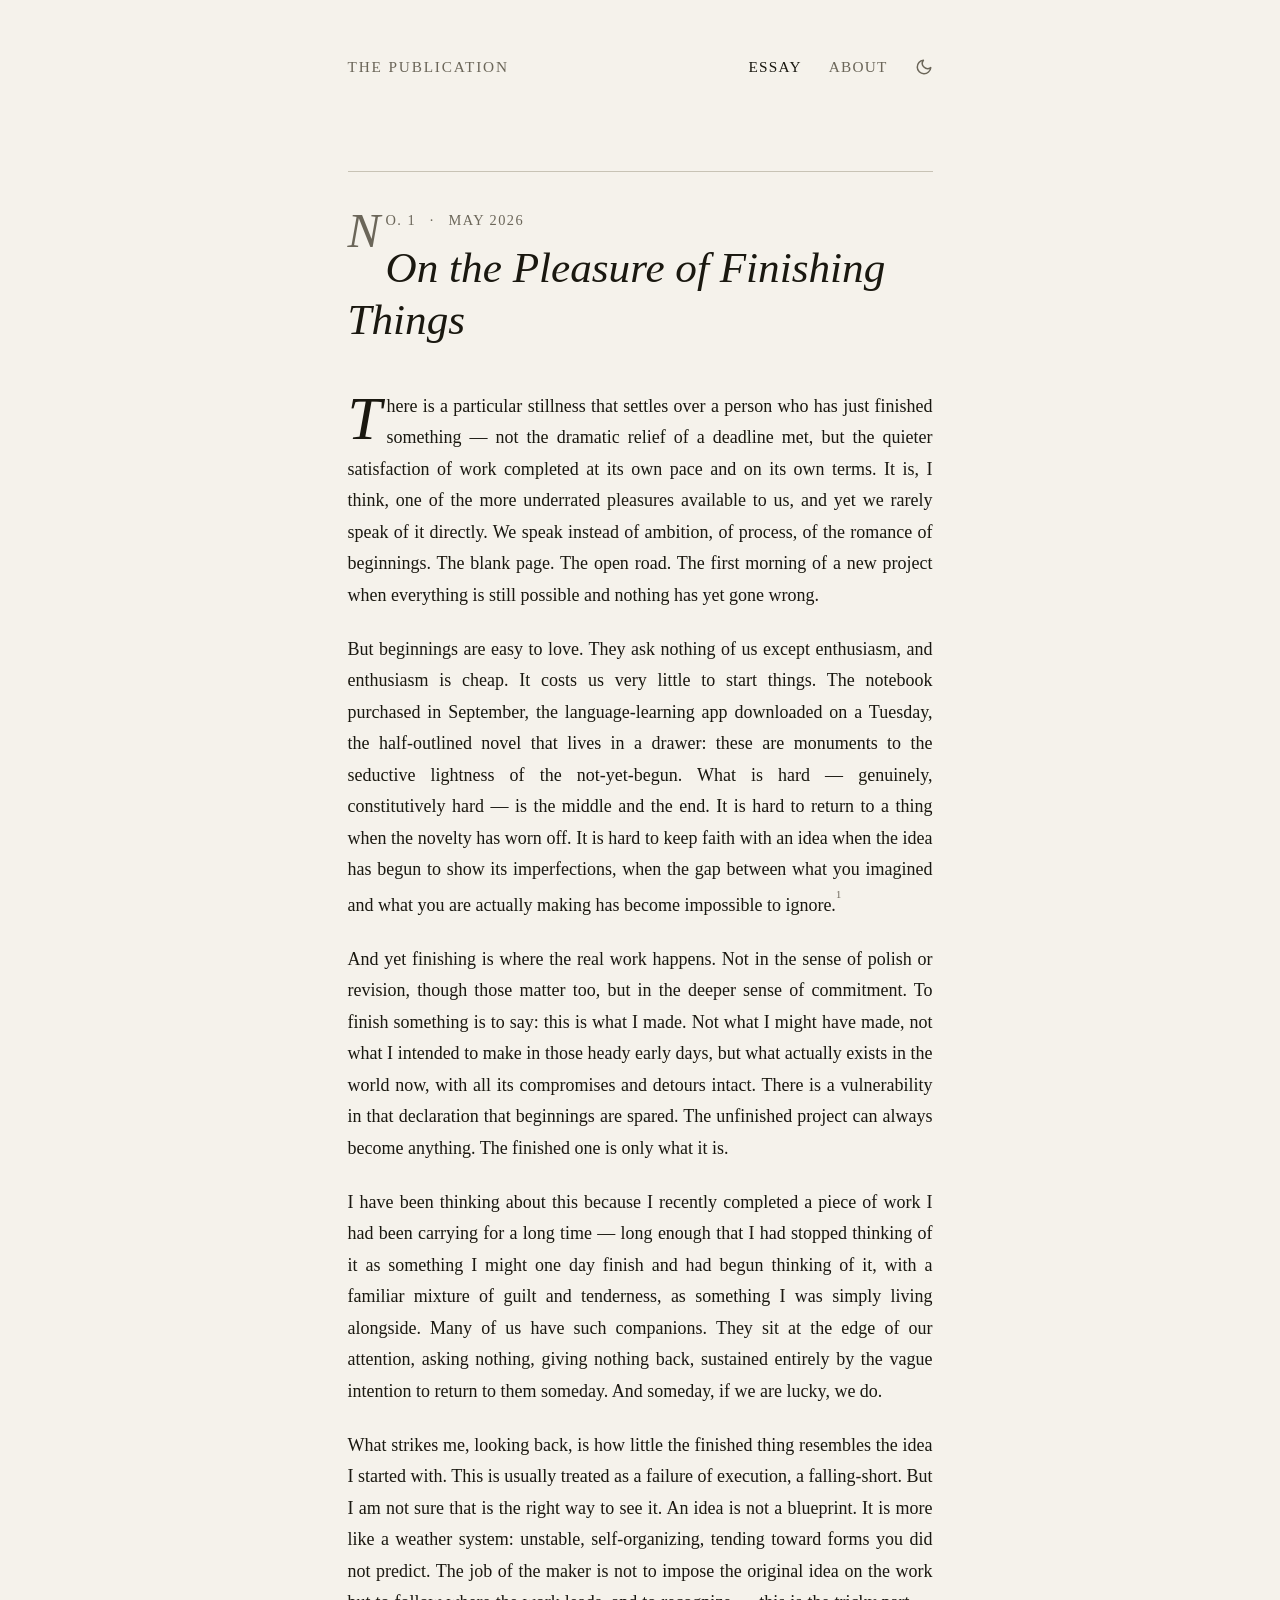
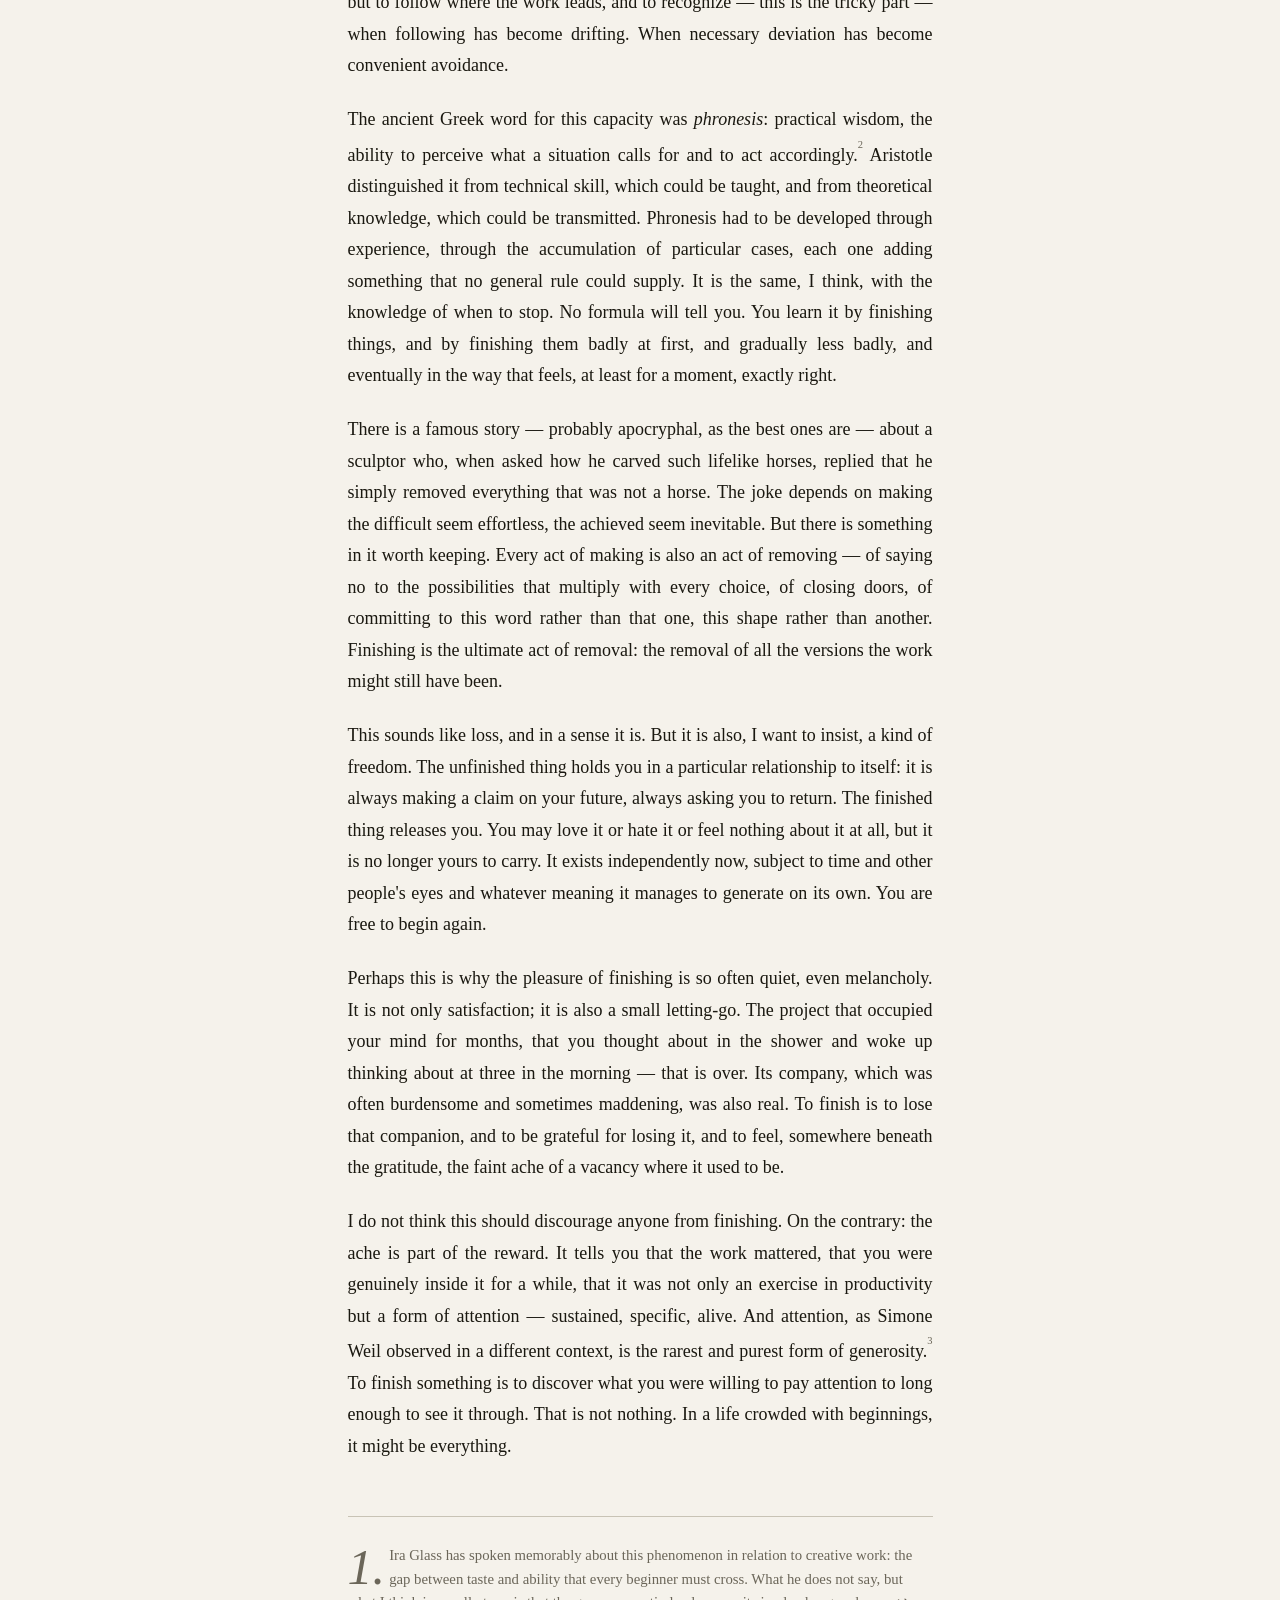
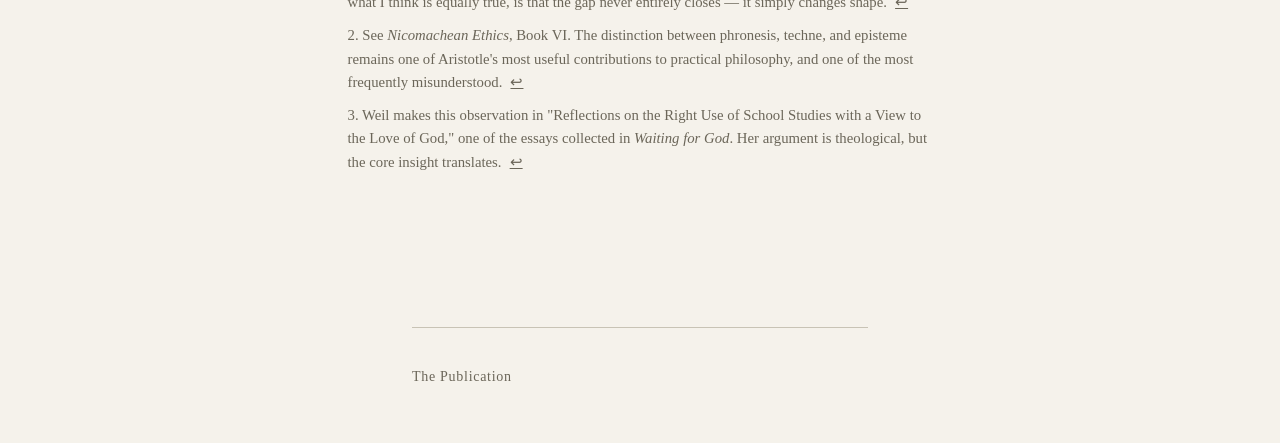
==== index.html @ dc113c78 "uploaded original code" ====
<!DOCTYPE html>
<html lang="en">
<head>
  <meta charset="UTF-8">
  <meta name="viewport" content="width=device-width, initial-scale=1.0">
  <title>The Publication — Home</title>
  <link rel="stylesheet" href="style.css">
</head>
<body>

  <header class="site-header">
    <a class="site-title" href="index.html">The Publication</a>
    <nav>
      <a href="index.html" aria-current="page">Essay</a>
      <a href="about.html">About</a>
      <button id="theme-toggle" aria-label="Toggle dark mode">
        <!-- Sun icon (shown in dark mode) -->
        <svg id="icon-sun" xmlns="http://www.w3.org/2000/svg" viewBox="0 0 24 24"
             fill="none" stroke="currentColor" stroke-width="2"
             stroke-linecap="round" stroke-linejoin="round" aria-hidden="true">
          <circle cx="12" cy="12" r="4"/>
          <line x1="12" y1="2"  x2="12" y2="5"/>
          <line x1="12" y1="19" x2="12" y2="22"/>
          <line x1="4.22" y1="4.22"   x2="6.34" y2="6.34"/>
          <line x1="17.66" y1="17.66" x2="19.78" y2="19.78"/>
          <line x1="2"  y1="12" x2="5"  y2="12"/>
          <line x1="19" y1="12" x2="22" y2="12"/>
          <line x1="4.22" y1="19.78"  x2="6.34" y2="17.66"/>
          <line x1="17.66" y1="6.34" x2="19.78" y2="4.22"/>
        </svg>
        <!-- Moon icon (shown in light mode) -->
        <svg id="icon-moon" xmlns="http://www.w3.org/2000/svg" viewBox="0 0 24 24"
             fill="none" stroke="currentColor" stroke-width="2"
             stroke-linecap="round" stroke-linejoin="round" aria-hidden="true">
          <path d="M21 12.79A9 9 0 1 1 11.21 3 7 7 0 0 0 21 12.79z"/>
        </svg>
      </button>
    </nav>
  </header>

  <main>
    <hr class="rule">

    <article>
      <header>
        <p class="piece-meta">No. 1 &ensp;·&ensp; May 2026</p>
        <h1 class="piece-title">On the Pleasure of Finishing Things</h1>
      </header>

      <p>There is a particular stillness that settles over a person who has just finished something — not the dramatic relief of a deadline met, but the quieter satisfaction of work completed at its own pace and on its own terms. It is, I think, one of the more underrated pleasures available to us, and yet we rarely speak of it directly. We speak instead of ambition, of process, of the romance of beginnings. The blank page. The open road. The first morning of a new project when everything is still possible and nothing has yet gone wrong.</p>

      <p>But beginnings are easy to love. They ask nothing of us except enthusiasm, and enthusiasm is cheap. It costs us very little to start things. The notebook purchased in September, the language-learning app downloaded on a Tuesday, the half-outlined novel that lives in a drawer: these are monuments to the seductive lightness of the not-yet-begun. What is hard — genuinely, constitutively hard — is the middle and the end. It is hard to return to a thing when the novelty has worn off. It is hard to keep faith with an idea when the idea has begun to show its imperfections, when the gap between what you imagined and what you are actually making has become impossible to ignore.<sup><a href="#fn1" id="ref1">1</a></sup></p>

      <p>And yet finishing is where the real work happens. Not in the sense of polish or revision, though those matter too, but in the deeper sense of commitment. To finish something is to say: this is what I made. Not what I might have made, not what I intended to make in those heady early days, but what actually exists in the world now, with all its compromises and detours intact. There is a vulnerability in that declaration that beginnings are spared. The unfinished project can always become anything. The finished one is only what it is.</p>

      <p>I have been thinking about this because I recently completed a piece of work I had been carrying for a long time — long enough that I had stopped thinking of it as something I might one day finish and had begun thinking of it, with a familiar mixture of guilt and tenderness, as something I was simply living alongside. Many of us have such companions. They sit at the edge of our attention, asking nothing, giving nothing back, sustained entirely by the vague intention to return to them someday. And someday, if we are lucky, we do.</p>

      <p>What strikes me, looking back, is how little the finished thing resembles the idea I started with. This is usually treated as a failure of execution, a falling-short. But I am not sure that is the right way to see it. An idea is not a blueprint. It is more like a weather system: unstable, self-organizing, tending toward forms you did not predict. The job of the maker is not to impose the original idea on the work but to follow where the work leads, and to recognize — this is the tricky part — when following has become drifting. When necessary deviation has become convenient avoidance.</p>

      <p>The ancient Greek word for this capacity was <em>phronesis</em>: practical wisdom, the ability to perceive what a situation calls for and to act accordingly.<sup><a href="#fn2" id="ref2">2</a></sup> Aristotle distinguished it from technical skill, which could be taught, and from theoretical knowledge, which could be transmitted. Phronesis had to be developed through experience, through the accumulation of particular cases, each one adding something that no general rule could supply. It is the same, I think, with the knowledge of when to stop. No formula will tell you. You learn it by finishing things, and by finishing them badly at first, and gradually less badly, and eventually in the way that feels, at least for a moment, exactly right.</p>

      <p>There is a famous story — probably apocryphal, as the best ones are — about a sculptor who, when asked how he carved such lifelike horses, replied that he simply removed everything that was not a horse. The joke depends on making the difficult seem effortless, the achieved seem inevitable. But there is something in it worth keeping. Every act of making is also an act of removing — of saying no to the possibilities that multiply with every choice, of closing doors, of committing to this word rather than that one, this shape rather than another. Finishing is the ultimate act of removal: the removal of all the versions the work might still have been.</p>

      <p>This sounds like loss, and in a sense it is. But it is also, I want to insist, a kind of freedom. The unfinished thing holds you in a particular relationship to itself: it is always making a claim on your future, always asking you to return. The finished thing releases you. You may love it or hate it or feel nothing about it at all, but it is no longer yours to carry. It exists independently now, subject to time and other people's eyes and whatever meaning it manages to generate on its own. You are free to begin again.</p>

      <p>Perhaps this is why the pleasure of finishing is so often quiet, even melancholy. It is not only satisfaction; it is also a small letting-go. The project that occupied your mind for months, that you thought about in the shower and woke up thinking about at three in the morning — that is over. Its company, which was often burdensome and sometimes maddening, was also real. To finish is to lose that companion, and to be grateful for losing it, and to feel, somewhere beneath the gratitude, the faint ache of a vacancy where it used to be.</p>

      <p>I do not think this should discourage anyone from finishing. On the contrary: the ache is part of the reward. It tells you that the work mattered, that you were genuinely inside it for a while, that it was not only an exercise in productivity but a form of attention — sustained, specific, alive. And attention, as Simone Weil observed in a different context, is the rarest and purest form of generosity.<sup><a href="#fn3" id="ref3">3</a></sup> To finish something is to discover what you were willing to pay attention to long enough to see it through. That is not nothing. In a life crowded with beginnings, it might be everything.</p>

      <section class="footnotes" aria-label="Footnotes">
        <p id="fn1">1. Ira Glass has spoken memorably about this phenomenon in relation to creative work: the gap between taste and ability that every beginner must cross. What he does not say, but what I think is equally true, is that the gap never entirely closes — it simply changes shape. <a href="#ref1" class="footnote-backlink" aria-label="Return to text">↩</a></p>
        <p id="fn2">2. See <em>Nicomachean Ethics</em>, Book VI. The distinction between phronesis, techne, and episteme remains one of Aristotle's most useful contributions to practical philosophy, and one of the most frequently misunderstood. <a href="#ref2" class="footnote-backlink" aria-label="Return to text">↩</a></p>
        <p id="fn3">3. Weil makes this observation in "Reflections on the Right Use of School Studies with a View to the Love of God," one of the essays collected in <em>Waiting for God</em>. Her argument is theological, but the core insight translates. <a href="#ref3" class="footnote-backlink" aria-label="Return to text">↩</a></p>
      </section>
    </article>
  </main>

  <footer>
    <hr class="rule">
    The Publication
  </footer>

  <script>
    // ── Theme toggle ──────────────────────────────────────────
    const root   = document.documentElement;
    const toggle = document.getElementById('theme-toggle');
    const sun    = document.getElementById('icon-sun');
    const moon   = document.getElementById('icon-moon');

    function applyTheme(dark) {
      root.setAttribute('data-theme', dark ? 'dark' : 'light');
      sun.style.display  = dark ? 'block' : 'none';
      moon.style.display = dark ? 'none'  : 'block';
      toggle.setAttribute('aria-label', dark ? 'Switch to light mode' : 'Switch to dark mode');
    }

    // Initialise from storage, then OS preference
    const stored = localStorage.getItem('theme');
    const prefersDark = window.matchMedia('(prefers-color-scheme: dark)').matches;
    applyTheme(stored ? stored === 'dark' : prefersDark);

    toggle.addEventListener('click', () => {
      const isDark = root.getAttribute('data-theme') === 'dark';
      localStorage.setItem('theme', isDark ? 'light' : 'dark');
      applyTheme(!isDark);
    });
  </script>

</body>
</html>
---- style.css ----
/* ── Reset & base ─────────────────────────────────────────── */
*, *::before, *::after { box-sizing: border-box; margin: 0; padding: 0; }

/* ── Design tokens ────────────────────────────────────────── */
:root {
  --bg:      #f5f2eb;
  --text:    #1a1810;
  --muted:   #6b6659;
  --rule:    #c8c3b5;
  --link:    #1a1810;

  --font-body: Georgia, 'Times New Roman', serif;
  --measure: 65ch;
  --space: clamp(1.5rem, 5vw, 3rem);
}

[data-theme="dark"] {
  --bg:    #151410;
  --text:  #e8e4da;
  --muted: #8a8272;
  --rule:  #3a362e;
  --link:  #e8e4da;
}

/* ── Global ───────────────────────────────────────────────── */
html { font-size: 18px; scroll-behavior: smooth; }

body {
  background: var(--bg);
  color: var(--text);
  font-family: var(--font-body);
  font-feature-settings: "liga" 1, "onum" 1;
  line-height: 1.75;
  transition: background 0.25s, color 0.25s;
  min-height: 100dvh;
  display: flex;
  flex-direction: column;
}

/* ── Layout ───────────────────────────────────────────────── */
.site-header {
  display: flex;
  align-items: baseline;
  justify-content: space-between;
  padding: var(--space) var(--space) 0;
  max-width: calc(var(--measure) + 2 * var(--space));
  margin-inline: auto;
  width: 100%;
}

.site-title {
  font-size: 0.85rem;
  letter-spacing: 0.12em;
  text-transform: uppercase;
  font-style: normal;
  color: var(--muted);
  text-decoration: none;
}
.site-title:hover { color: var(--text); }

nav { display: flex; align-items: center; gap: 1.5rem; }

nav a {
  font-size: 0.85rem;
  letter-spacing: 0.08em;
  text-transform: uppercase;
  color: var(--muted);
  text-decoration: none;
}
nav a:hover, nav a[aria-current="page"] { color: var(--text); }

/* ── Theme toggle ─────────────────────────────────────────── */
#theme-toggle {
  background: none;
  border: none;
  cursor: pointer;
  color: var(--muted);
  padding: 0;
  line-height: 1;
  font-size: 1rem;
  display: flex;
  align-items: center;
}
#theme-toggle:hover { color: var(--text); }
#theme-toggle svg { width: 1rem; height: 1rem; display: block; }

/* ── Main content ─────────────────────────────────────────── */
main {
  flex: 1;
  padding: var(--space);
  max-width: calc(var(--measure) + 2 * var(--space));
  margin-inline: auto;
  width: 100%;
}

/* ── Rule ─────────────────────────────────────────────────── */
.rule {
  border: none;
  border-top: 1px solid var(--rule);
  margin-block: 2rem;
}

/* ── Article typography ───────────────────────────────────── */
article header { margin-bottom: 2.5rem; }

.piece-meta {
  font-size: 0.8rem;
  letter-spacing: 0.1em;
  text-transform: uppercase;
  color: var(--muted);
  margin-bottom: 0.5rem;
}

h1.piece-title {
  font-size: clamp(1.6rem, 4vw, 2.4rem);
  line-height: 1.2;
  font-weight: normal;
  font-style: italic;
}

article p {
  margin-bottom: 1.25em;
  text-align: justify;
  hyphens: auto;
  -webkit-hyphens: auto;
}

article p:first-of-type::first-letter {
  float: left;
  font-size: 3.4em;
  line-height: 0.8;
  margin-right: 0.08em;
  margin-top: 0.06em;
  font-style: italic;
}

/* ── Footnotes ────────────────────────────────────────────── */
sup a {
  color: var(--muted);
  text-decoration: none;
  font-size: 0.7em;
  vertical-align: super;
}
sup a:hover { color: var(--text); }

.footnotes {
  margin-top: 3rem;
  padding-top: 1.5rem;
  border-top: 1px solid var(--rule);
  font-size: 0.82rem;
  color: var(--muted);
  line-height: 1.6;
}
.footnotes p { text-align: left; margin-bottom: 0.6em; }
.footnotes a { color: var(--muted); }
.footnotes .footnote-backlink { margin-left: 0.3em; }

/* ── About page ───────────────────────────────────────────── */
.about-intro {
  font-size: 1.05rem;
  margin-bottom: 3rem;
  max-width: 55ch;
}

.archive-section h2 {
  font-size: 0.8rem;
  letter-spacing: 0.12em;
  text-transform: uppercase;
  color: var(--muted);
  font-weight: normal;
  margin-bottom: 1.25rem;
}

.archive-item {
  display: flex;
  justify-content: space-between;
  align-items: baseline;
  gap: 1rem;
  padding-block: 0.75rem;
  border-bottom: 1px solid var(--rule);
  text-decoration: none;
  color: var(--text);
}
.archive-item:first-of-type { border-top: 1px solid var(--rule); }
.archive-item:hover .archive-item__title { text-decoration: underline; }

.archive-item__title { font-style: italic; }
.archive-item__date { font-size: 0.8rem; color: var(--muted); white-space: nowrap; }

/* ── Footer ───────────────────────────────────────────────── */
footer {
  padding: var(--space);
  max-width: calc(var(--measure) + 2 * var(--space));
  margin-inline: auto;
  width: 100%;
  font-size: 0.78rem;
  color: var(--muted);
  letter-spacing: 0.05em;
}

/* ── Reduced motion ───────────────────────────────────────── */
@media (prefers-reduced-motion: reduce) {
  body { transition: none; }
}
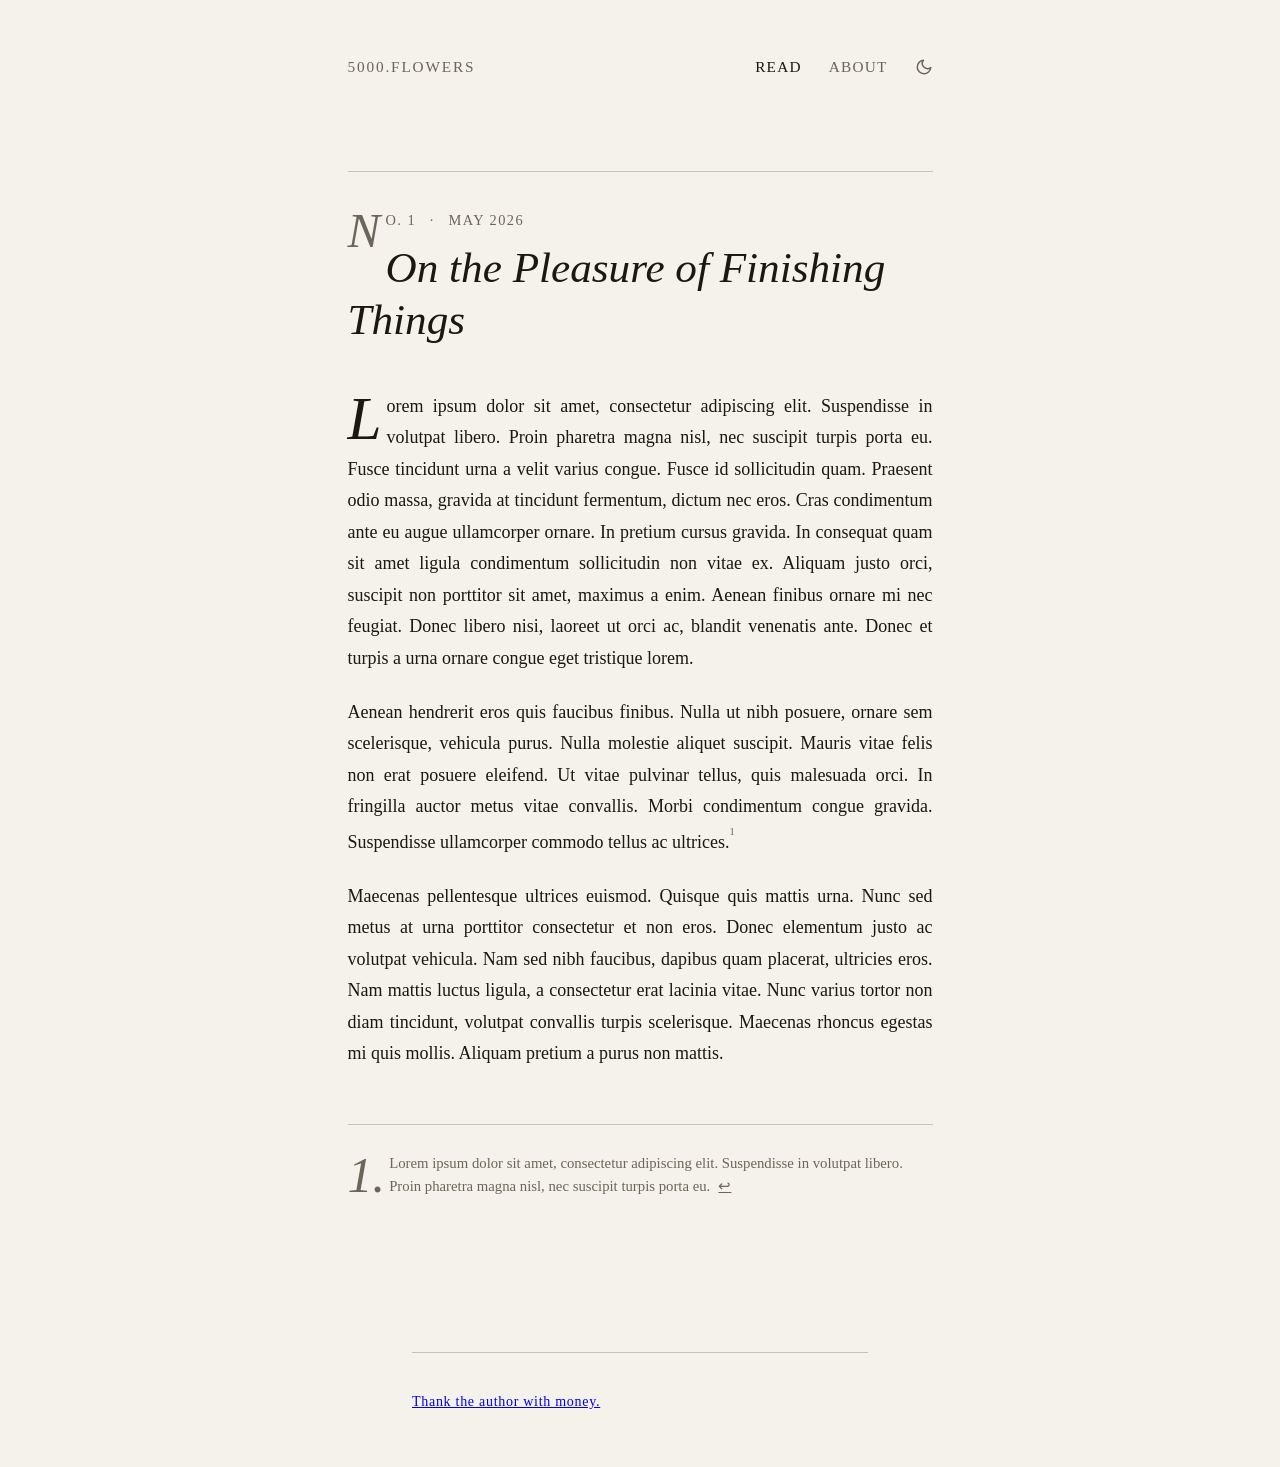
==== commit 9a4b5664: "Update index.html" ====
--- a/index.html
+++ b/index.html
@@ -3,15 +3,15 @@
 <head>
   <meta charset="UTF-8">
   <meta name="viewport" content="width=device-width, initial-scale=1.0">
-  <title>The Publication — Home</title>
+  <title>5000.flowers</title>
   <link rel="stylesheet" href="style.css">
 </head>
 <body>
 
   <header class="site-header">
-    <a class="site-title" href="index.html">The Publication</a>
+    <a class="site-title" href="index.html">5000.flowers</a>
     <nav>
-      <a href="index.html" aria-current="page">Essay</a>
+      <a href="index.html" aria-current="page">Read</a>
       <a href="about.html">About</a>
       <button id="theme-toggle" aria-label="Toggle dark mode">
         <!-- Sun icon (shown in dark mode) -->
@@ -47,37 +47,21 @@
         <h1 class="piece-title">On the Pleasure of Finishing Things</h1>
       </header>
 
-      <p>There is a particular stillness that settles over a person who has just finished something — not the dramatic relief of a deadline met, but the quieter satisfaction of work completed at its own pace and on its own terms. It is, I think, one of the more underrated pleasures available to us, and yet we rarely speak of it directly. We speak instead of ambition, of process, of the romance of beginnings. The blank page. The open road. The first morning of a new project when everything is still possible and nothing has yet gone wrong.</p>
+      <p>Lorem ipsum dolor sit amet, consectetur adipiscing elit. Suspendisse in volutpat libero. Proin pharetra magna nisl, nec suscipit turpis porta eu. Fusce tincidunt urna a velit varius congue. Fusce id sollicitudin quam. Praesent odio massa, gravida at tincidunt fermentum, dictum nec eros. Cras condimentum ante eu augue ullamcorper ornare. In pretium cursus gravida. In consequat quam sit amet ligula condimentum sollicitudin non vitae ex. Aliquam justo orci, suscipit non porttitor sit amet, maximus a enim. Aenean finibus ornare mi nec feugiat. Donec libero nisi, laoreet ut orci ac, blandit venenatis ante. Donec et turpis a urna ornare congue eget tristique lorem.</p>
 
-      <p>But beginnings are easy to love. They ask nothing of us except enthusiasm, and enthusiasm is cheap. It costs us very little to start things. The notebook purchased in September, the language-learning app downloaded on a Tuesday, the half-outlined novel that lives in a drawer: these are monuments to the seductive lightness of the not-yet-begun. What is hard — genuinely, constitutively hard — is the middle and the end. It is hard to return to a thing when the novelty has worn off. It is hard to keep faith with an idea when the idea has begun to show its imperfections, when the gap between what you imagined and what you are actually making has become impossible to ignore.<sup><a href="#fn1" id="ref1">1</a></sup></p>
+      <p>Aenean hendrerit eros quis faucibus finibus. Nulla ut nibh posuere, ornare sem scelerisque, vehicula purus. Nulla molestie aliquet suscipit. Mauris vitae felis non erat posuere eleifend. Ut vitae pulvinar tellus, quis malesuada orci. In fringilla auctor metus vitae convallis. Morbi condimentum congue gravida. Suspendisse ullamcorper commodo tellus ac ultrices.<sup><a href="#fn1" id="ref1">1</a></sup></p>
 
-      <p>And yet finishing is where the real work happens. Not in the sense of polish or revision, though those matter too, but in the deeper sense of commitment. To finish something is to say: this is what I made. Not what I might have made, not what I intended to make in those heady early days, but what actually exists in the world now, with all its compromises and detours intact. There is a vulnerability in that declaration that beginnings are spared. The unfinished project can always become anything. The finished one is only what it is.</p>
-
-      <p>I have been thinking about this because I recently completed a piece of work I had been carrying for a long time — long enough that I had stopped thinking of it as something I might one day finish and had begun thinking of it, with a familiar mixture of guilt and tenderness, as something I was simply living alongside. Many of us have such companions. They sit at the edge of our attention, asking nothing, giving nothing back, sustained entirely by the vague intention to return to them someday. And someday, if we are lucky, we do.</p>
-
-      <p>What strikes me, looking back, is how little the finished thing resembles the idea I started with. This is usually treated as a failure of execution, a falling-short. But I am not sure that is the right way to see it. An idea is not a blueprint. It is more like a weather system: unstable, self-organizing, tending toward forms you did not predict. The job of the maker is not to impose the original idea on the work but to follow where the work leads, and to recognize — this is the tricky part — when following has become drifting. When necessary deviation has become convenient avoidance.</p>
-
-      <p>The ancient Greek word for this capacity was <em>phronesis</em>: practical wisdom, the ability to perceive what a situation calls for and to act accordingly.<sup><a href="#fn2" id="ref2">2</a></sup> Aristotle distinguished it from technical skill, which could be taught, and from theoretical knowledge, which could be transmitted. Phronesis had to be developed through experience, through the accumulation of particular cases, each one adding something that no general rule could supply. It is the same, I think, with the knowledge of when to stop. No formula will tell you. You learn it by finishing things, and by finishing them badly at first, and gradually less badly, and eventually in the way that feels, at least for a moment, exactly right.</p>
-
-      <p>There is a famous story — probably apocryphal, as the best ones are — about a sculptor who, when asked how he carved such lifelike horses, replied that he simply removed everything that was not a horse. The joke depends on making the difficult seem effortless, the achieved seem inevitable. But there is something in it worth keeping. Every act of making is also an act of removing — of saying no to the possibilities that multiply with every choice, of closing doors, of committing to this word rather than that one, this shape rather than another. Finishing is the ultimate act of removal: the removal of all the versions the work might still have been.</p>
-
-      <p>This sounds like loss, and in a sense it is. But it is also, I want to insist, a kind of freedom. The unfinished thing holds you in a particular relationship to itself: it is always making a claim on your future, always asking you to return. The finished thing releases you. You may love it or hate it or feel nothing about it at all, but it is no longer yours to carry. It exists independently now, subject to time and other people's eyes and whatever meaning it manages to generate on its own. You are free to begin again.</p>
-
-      <p>Perhaps this is why the pleasure of finishing is so often quiet, even melancholy. It is not only satisfaction; it is also a small letting-go. The project that occupied your mind for months, that you thought about in the shower and woke up thinking about at three in the morning — that is over. Its company, which was often burdensome and sometimes maddening, was also real. To finish is to lose that companion, and to be grateful for losing it, and to feel, somewhere beneath the gratitude, the faint ache of a vacancy where it used to be.</p>
-
-      <p>I do not think this should discourage anyone from finishing. On the contrary: the ache is part of the reward. It tells you that the work mattered, that you were genuinely inside it for a while, that it was not only an exercise in productivity but a form of attention — sustained, specific, alive. And attention, as Simone Weil observed in a different context, is the rarest and purest form of generosity.<sup><a href="#fn3" id="ref3">3</a></sup> To finish something is to discover what you were willing to pay attention to long enough to see it through. That is not nothing. In a life crowded with beginnings, it might be everything.</p>
+      <p>Maecenas pellentesque ultrices euismod. Quisque quis mattis urna. Nunc sed metus at urna porttitor consectetur et non eros. Donec elementum justo ac volutpat vehicula. Nam sed nibh faucibus, dapibus quam placerat, ultricies eros. Nam mattis luctus ligula, a consectetur erat lacinia vitae. Nunc varius tortor non diam tincidunt, volutpat convallis turpis scelerisque. Maecenas rhoncus egestas mi quis mollis. Aliquam pretium a purus non mattis.</p>
 
       <section class="footnotes" aria-label="Footnotes">
-        <p id="fn1">1. Ira Glass has spoken memorably about this phenomenon in relation to creative work: the gap between taste and ability that every beginner must cross. What he does not say, but what I think is equally true, is that the gap never entirely closes — it simply changes shape. <a href="#ref1" class="footnote-backlink" aria-label="Return to text">↩</a></p>
-        <p id="fn2">2. See <em>Nicomachean Ethics</em>, Book VI. The distinction between phronesis, techne, and episteme remains one of Aristotle's most useful contributions to practical philosophy, and one of the most frequently misunderstood. <a href="#ref2" class="footnote-backlink" aria-label="Return to text">↩</a></p>
-        <p id="fn3">3. Weil makes this observation in "Reflections on the Right Use of School Studies with a View to the Love of God," one of the essays collected in <em>Waiting for God</em>. Her argument is theological, but the core insight translates. <a href="#ref3" class="footnote-backlink" aria-label="Return to text">↩</a></p>
+        <p id="fn1">1. Lorem ipsum dolor sit amet, consectetur adipiscing elit. Suspendisse in volutpat libero. Proin pharetra magna nisl, nec suscipit turpis porta eu. <a href="#ref1" class="footnote-backlink" aria-label="Return to text">↩</a></p>
       </section>
     </article>
   </main>
 
   <footer>
     <hr class="rule">
-    The Publication
+    <a href="paypal.me/kenbaumann">Thank the author with money.</a>
   </footer>
 
   <script>
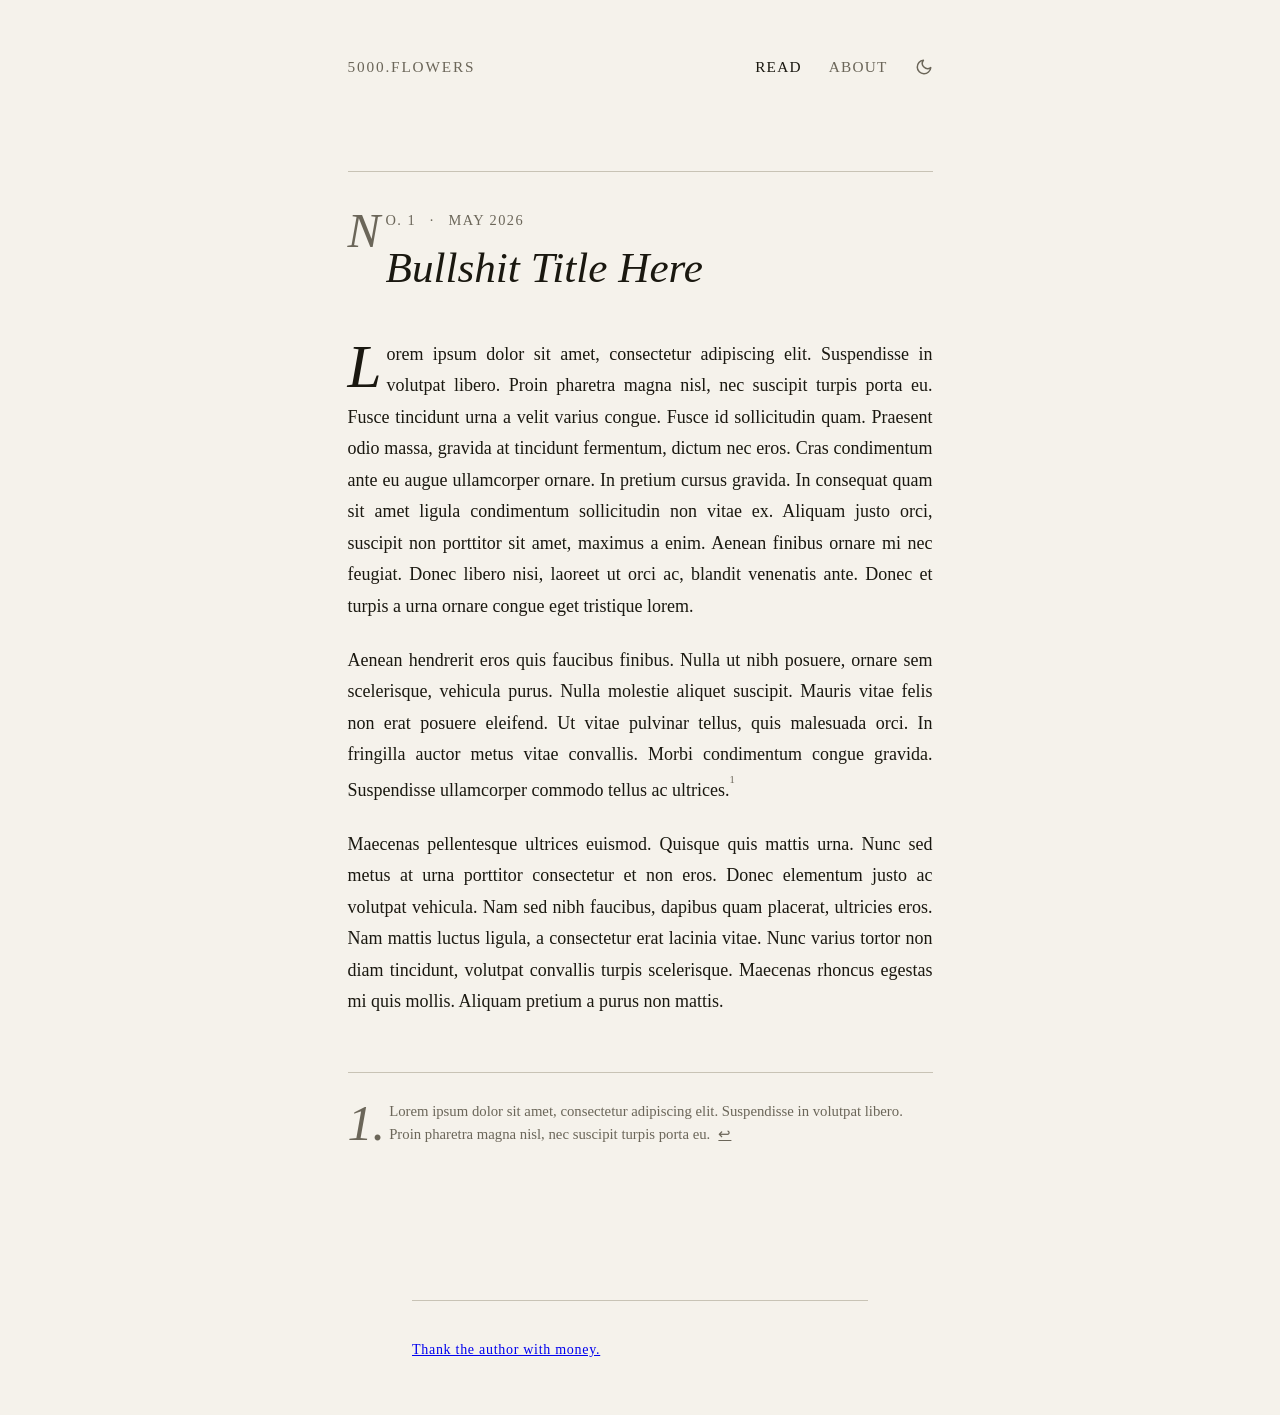
==== commit 251e9fc6: "Update index.html" ====
--- a/index.html
+++ b/index.html
@@ -44,7 +44,7 @@
     <article>
       <header>
         <p class="piece-meta">No. 1 &ensp;·&ensp; May 2026</p>
-        <h1 class="piece-title">On the Pleasure of Finishing Things</h1>
+        <h1 class="piece-title">Bullshit Title Here</h1>
       </header>
 
       <p>Lorem ipsum dolor sit amet, consectetur adipiscing elit. Suspendisse in volutpat libero. Proin pharetra magna nisl, nec suscipit turpis porta eu. Fusce tincidunt urna a velit varius congue. Fusce id sollicitudin quam. Praesent odio massa, gravida at tincidunt fermentum, dictum nec eros. Cras condimentum ante eu augue ullamcorper ornare. In pretium cursus gravida. In consequat quam sit amet ligula condimentum sollicitudin non vitae ex. Aliquam justo orci, suscipit non porttitor sit amet, maximus a enim. Aenean finibus ornare mi nec feugiat. Donec libero nisi, laoreet ut orci ac, blandit venenatis ante. Donec et turpis a urna ornare congue eget tristique lorem.</p>
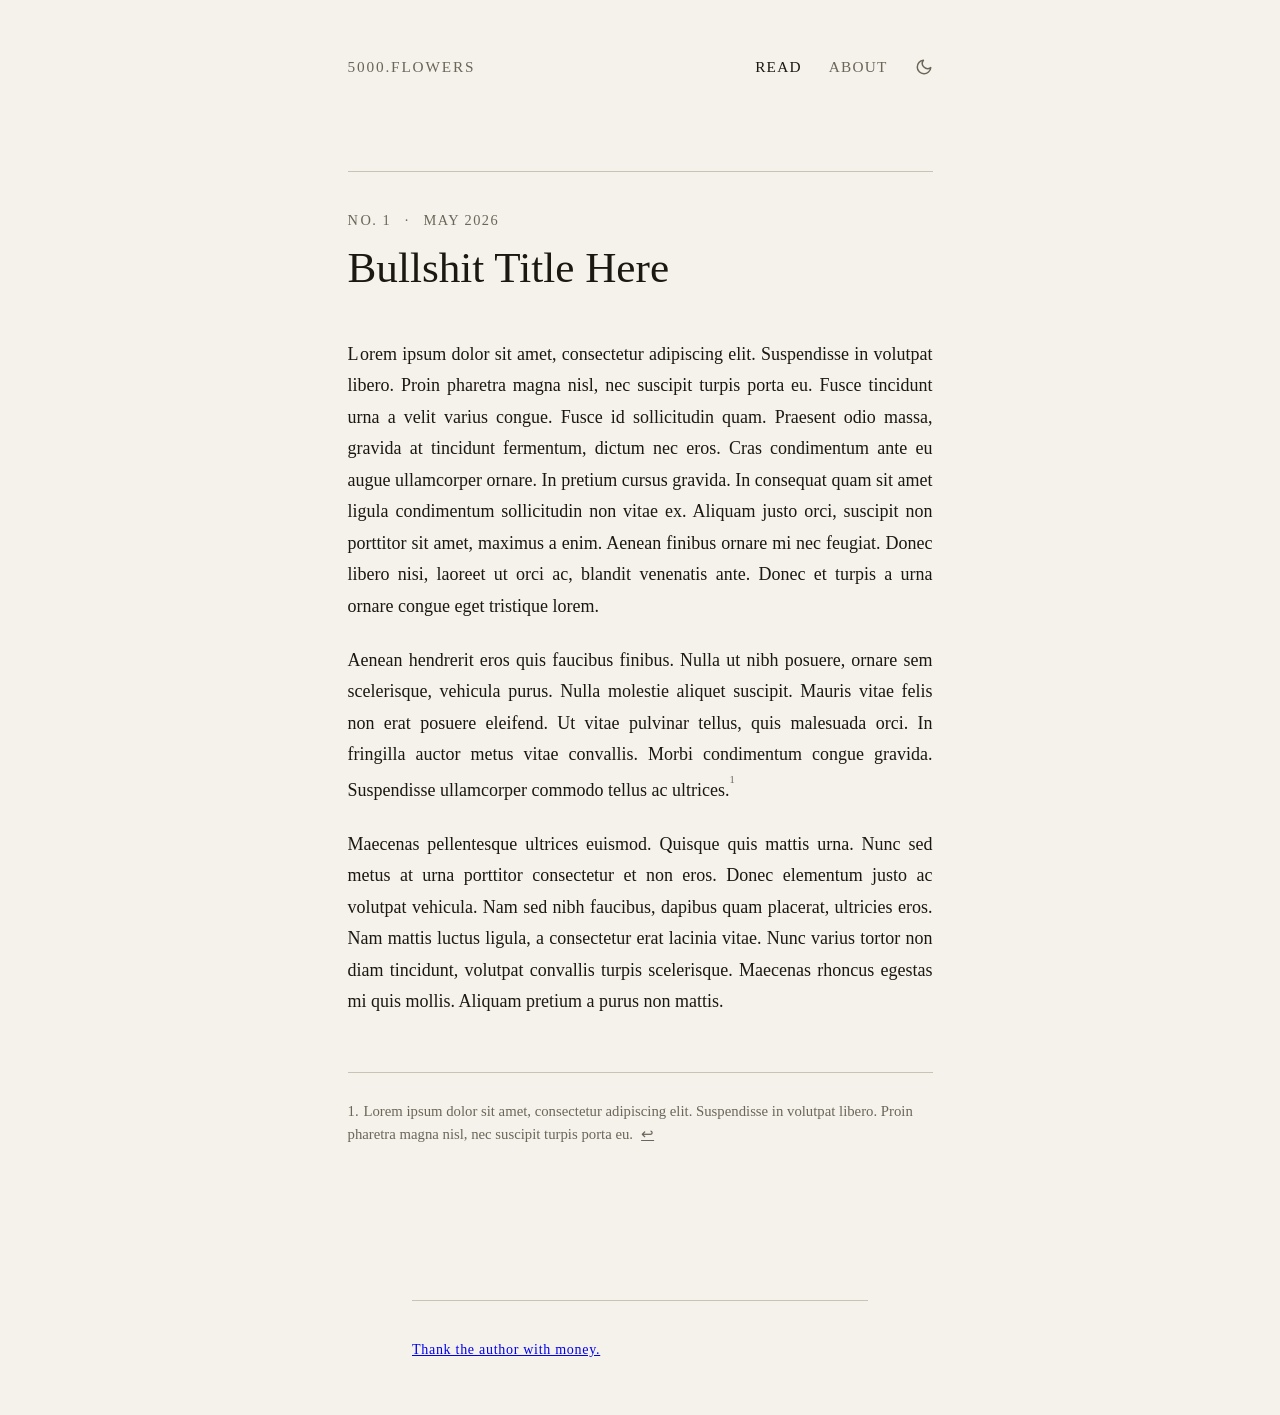
==== commit 2762cf40: "Update index.html" ====
--- a/index.html
+++ b/index.html
@@ -61,7 +61,7 @@
 
   <footer>
     <hr class="rule">
-    <a href="paypal.me/kenbaumann">Thank the author with money.</a>
+    <a href="https://paypal.me/kenbaumann">Thank the author with money.</a>
   </footer>
 
   <script>
--- a/style.css
+++ b/style.css
@@ -9,7 +9,7 @@
   --rule:    #c8c3b5;
   --link:    #1a1810;
 
-  --font-body: Georgia, 'Times New Roman', serif;
+  --font-body: Garamond, 'Times New Roman', serif;
   --measure: 65ch;
   --space: clamp(1.5rem, 5vw, 3rem);
 }
@@ -115,7 +115,7 @@
   font-size: clamp(1.6rem, 4vw, 2.4rem);
   line-height: 1.2;
   font-weight: normal;
-  font-style: italic;
+  font-style: normal;
 }
 
 article p {
@@ -126,12 +126,10 @@
 }
 
 article p:first-of-type::first-letter {
-  float: left;
-  font-size: 3.4em;
   line-height: 0.8;
   margin-right: 0.08em;
   margin-top: 0.06em;
-  font-style: italic;
+  font-style: normal;
 }
 
 /* ── Footnotes ────────────────────────────────────────────── */
